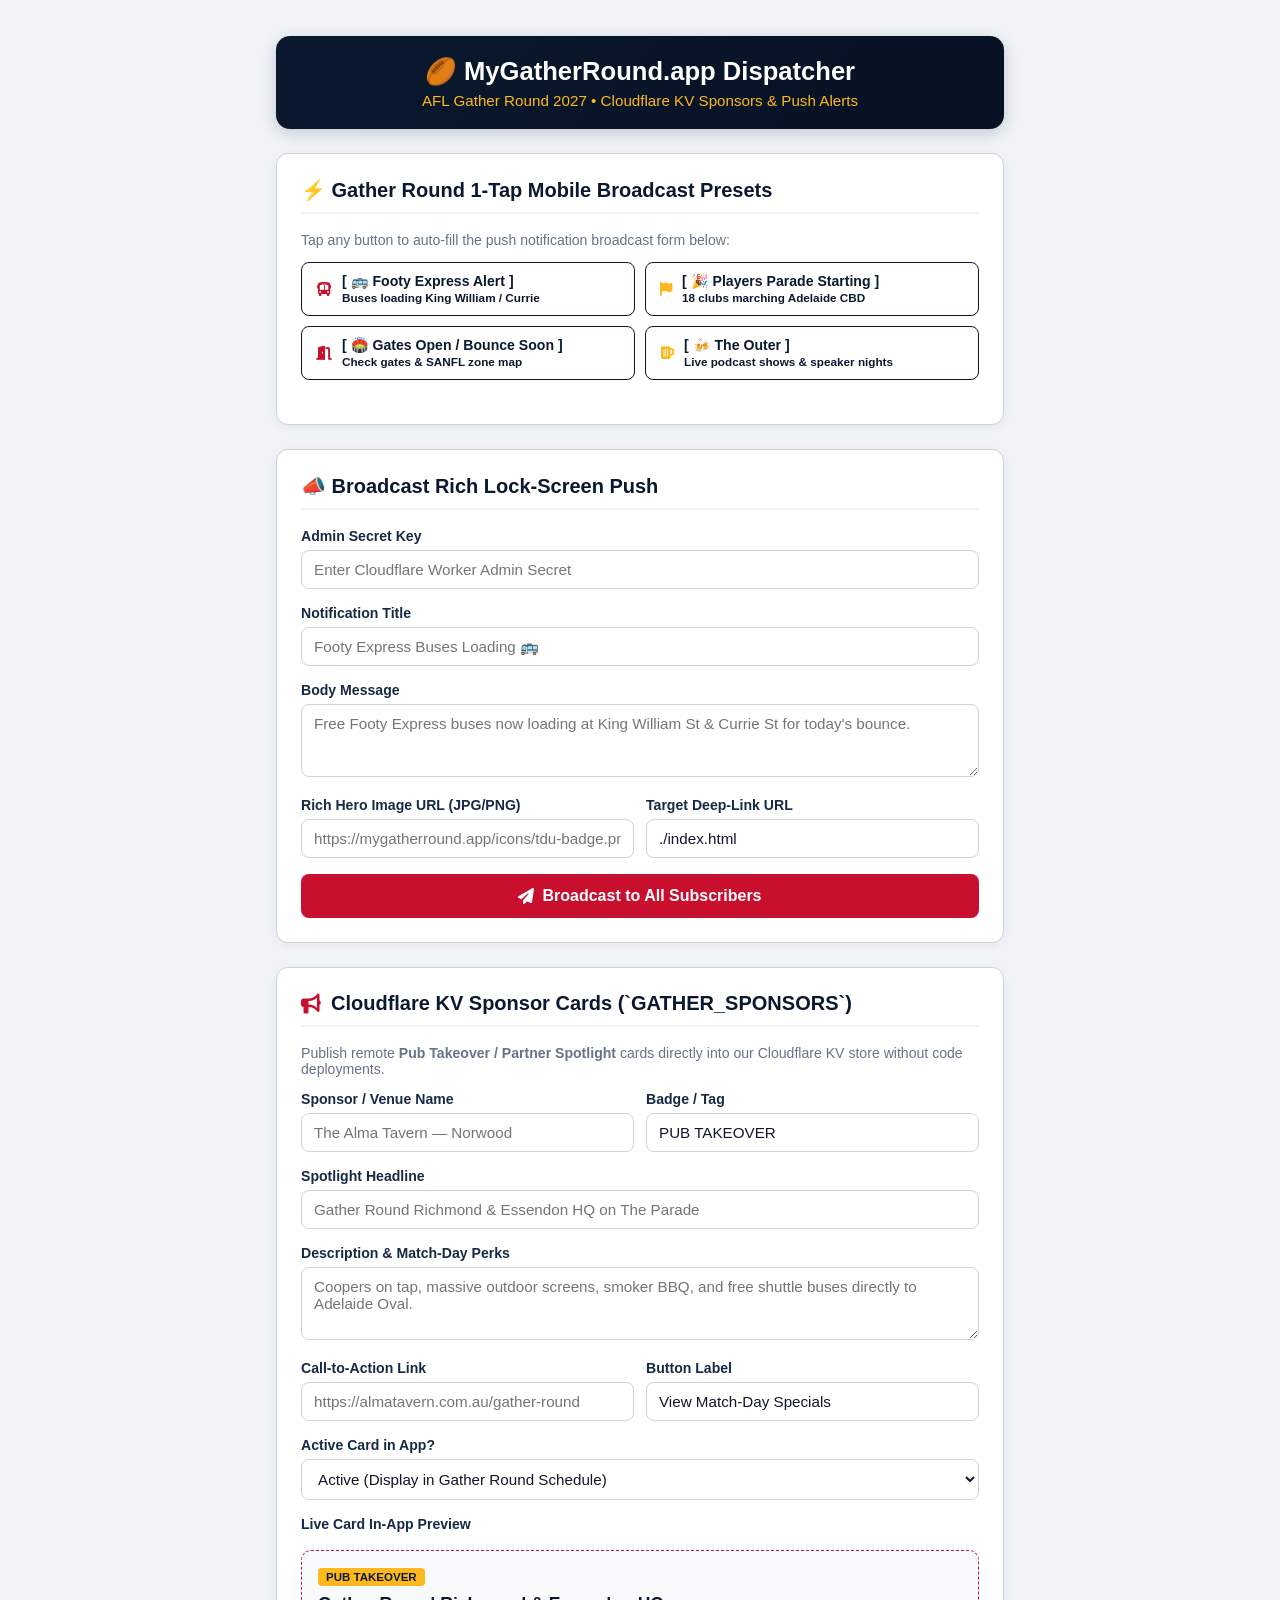
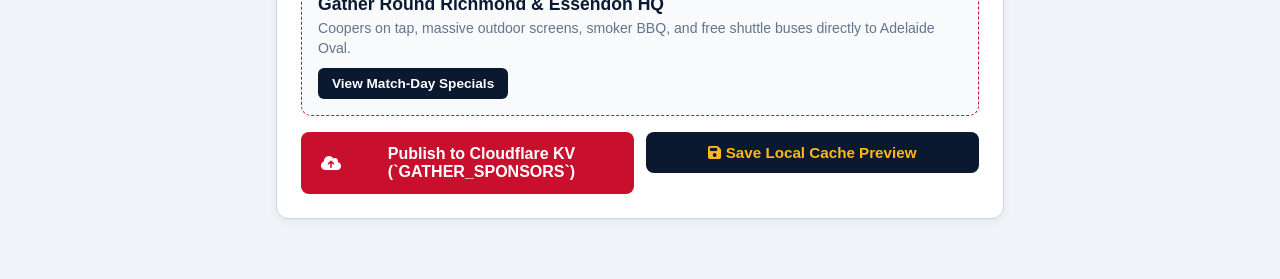
==== admin.html @ dd233ef1 "Add files via upload" ====
<!DOCTYPE html>
<html lang="en">
<head>
  <meta charset="UTF-8">
  <meta name="viewport" content="width=device-width, initial-scale=1.0">
  <title>MyGatherRound.app — Admin & Broadcast Hub</title>
  <link rel="stylesheet" href="https://cdnjs.cloudflare.com/ajax/libs/font-awesome/6.4.0/css/all.min.css">
  <style>
    :root {
      --navy: #0A192F;
      --navy-light: #172A45;
      --crimson: #C8102E;
      --crimson-hover: #A00D24;
      --gold: #FFB81C;
      --bg: #F0F4F8;
      --card-bg: #FFFFFF;
      --text: #0F172A;
      --text-muted: #64748B;
      --border: #CBD5E1;
    }

    * { box-sizing: border-box; }
    body {
      font-family: -apple-system, BlinkMacSystemFont, 'Segoe UI', Roboto, Helvetica, Arial, sans-serif;
      max-width: 760px;
      margin: 20px auto;
      padding: 16px;
      background: var(--bg);
      color: var(--text);
    }

    header {
      text-align: center;
      margin-bottom: 24px;
      padding: 20px;
      background: linear-gradient(135deg, var(--navy) 0%, #061122 100%);
      color: white;
      border-radius: 14px;
      box-shadow: 0 4px 16px rgba(10, 25, 47, 0.2);
    }
    header h1 { margin: 0 0 6px 0; font-size: 1.6rem; color: #FFFFFF; }
    header p { margin: 0; color: var(--gold); font-size: 0.95rem; font-weight: 500; }

    .card {
      background: var(--card-bg);
      padding: 24px;
      border-radius: 12px;
      box-shadow: 0 2px 10px rgba(0,0,0,0.06);
      margin-bottom: 24px;
      border: 1px solid var(--border);
    }

    h2 {
      margin-top: 0;
      margin-bottom: 18px;
      font-size: 1.25rem;
      display: flex;
      align-items: center;
      gap: 10px;
      color: var(--navy);
      border-bottom: 2px solid var(--bg);
      padding-bottom: 10px;
    }

    .presets-grid {
      display: grid;
      grid-template-columns: repeat(auto-fit, minmax(280px, 1fr));
      gap: 10px;
      margin-bottom: 20px;
    }

    .preset-btn {
      background: #FFFFFF;
      border: 1.5px solid var(--navy);
      color: var(--navy);
      padding: 10px 14px;
      border-radius: 8px;
      font-size: 0.88rem;
      font-weight: 600;
      cursor: pointer;
      text-align: left;
      display: flex;
      align-items: center;
      gap: 10px;
      transition: all 0.15s ease;
    }
    .preset-btn:hover {
      background: var(--navy);
      color: var(--gold);
      transform: translateY(-1px);
    }

    .field { margin-bottom: 16px; }
    label {
      display: block;
      font-weight: 600;
      margin-bottom: 6px;
      font-size: 0.88rem;
      color: var(--navy-light);
    }

    input, textarea, select {
      width: 100%;
      padding: 10px 12px;
      border: 1px solid var(--border);
      border-radius: 8px;
      box-sizing: border-box;
      font-family: inherit;
      font-size: 0.95rem;
      background: #FFFFFF;
      color: var(--text);
    }
    input:focus, textarea:focus, select:focus {
      outline: none;
      border-color: var(--crimson);
      box-shadow: 0 0 0 3px rgba(200, 16, 46, 0.15);
    }

    .btn-primary {
      background: var(--crimson);
      color: white;
      border: none;
      padding: 13px 20px;
      border-radius: 8px;
      font-weight: bold;
      cursor: pointer;
      width: 100%;
      font-size: 1rem;
      transition: background 0.15s;
      display: flex;
      justify-content: center;
      align-items: center;
      gap: 8px;
    }
    .btn-primary:hover { background: var(--crimson-hover); }

    .btn-secondary {
      background: var(--navy);
      color: var(--gold);
      border: none;
      padding: 12px 18px;
      border-radius: 8px;
      font-weight: bold;
      cursor: pointer;
      font-size: 0.95rem;
      transition: background 0.15s;
    }
    .btn-secondary:hover { background: #050E1A; }

    /* Preview Card */
    .preview-box {
      margin-top: 18px;
      padding: 16px;
      background: #F8FAFC;
      border-radius: 10px;
      border: 1.5px dashed var(--crimson);
    }
    .preview-badge {
      display: inline-block;
      background: var(--gold);
      color: var(--navy);
      font-size: 0.72rem;
      font-weight: 800;
      padding: 3px 8px;
      border-radius: 4px;
      text-transform: uppercase;
      margin-bottom: 8px;
    }
    .preview-title { font-weight: 800; font-size: 1.1rem; margin: 0 0 4px 0; color: var(--navy); }
    .preview-desc { font-size: 0.88rem; color: var(--text-muted); margin: 0 0 10px 0; line-height: 1.4; }
    .preview-link {
      display: inline-block;
      background: var(--navy);
      color: white;
      padding: 8px 14px;
      border-radius: 6px;
      font-size: 0.85rem;
      font-weight: 600;
      text-decoration: none;
    }

    .status-msg {
      padding: 10px 14px;
      border-radius: 6px;
      margin-top: 14px;
      display: none;
      font-size: 0.9rem;
      font-weight: 500;
    }
    .status-success { background: #DCFCE7; color: #166534; display: block; }
    .status-error { background: #FEE2E2; color: #991B1B; display: block; }

    .row { display: flex; gap: 12px; }
    .row > div { flex: 1; }
    @media (max-width: 600px) {
      .row { flex-direction: column; gap: 0; }
    }
  </style>
</head>
<body>

  <header>
    <h1>🏉 MyGatherRound.app Dispatcher</h1>
    <p>AFL Gather Round 2027 • Cloudflare KV Sponsors & Push Alerts</p>
  </header>

  <!-- 1-TAP BROADCAST PRESETS -->
  <div class="card">
    <h2>⚡ Gather Round 1-Tap Mobile Broadcast Presets</h2>
    <p style="font-size:0.88rem; color:var(--text-muted); margin-top:0; margin-bottom:14px;">
      Tap any button to auto-fill the push notification broadcast form below:
    </p>
    <div class="presets-grid">
      <button type="button" class="preset-btn" onclick="applyPreset('barossa')">
        <i class="fas fa-bus" style="color:var(--crimson);"></i>
        <span><strong>[ 🚌 Footy Express Alert ]</strong><br><small>Buses loading King William / Currie</small></span>
      </button>

      <button type="button" class="preset-btn" onclick="applyPreset('parade')">
        <i class="fas fa-flag" style="color:var(--gold);"></i>
        <span><strong>[ 🎉 Players Parade Starting ]</strong><br><small>18 clubs marching Adelaide CBD</small></span>
      </button>

      <button type="button" class="preset-btn" onclick="applyPreset('gates')">
        <i class="fas fa-door-open" style="color:var(--crimson);"></i>
        <span><strong>[ 🏟️ Gates Open / Bounce Soon ]</strong><br><small>Check gates & SANFL zone map</small></span>
      </button>

      <button type="button" class="preset-btn" onclick="applyPreset('outer')">
        <i class="fas fa-beer-mug-empty" style="color:var(--gold);"></i>
        <span><strong>[ 🍻 The Outer ]</strong><br><small>Live podcast shows & speaker nights</small></span>
      </button>
    </div>
  </div>

  <!-- PUSH BROADCAST FORM -->
  <div class="card">
    <h2>📣 Broadcast Rich Lock-Screen Push</h2>
    <form id="push-form">
      <div class="field">
        <label>Admin Secret Key</label>
        <input type="password" id="adminKey" placeholder="Enter Cloudflare Worker Admin Secret" required>
      </div>

      <div class="field">
        <label>Notification Title</label>
        <input type="text" id="title" placeholder="Footy Express Buses Loading 🚌" required>
      </div>

      <div class="field">
        <label>Body Message</label>
        <textarea id="body" rows="3" placeholder="Free Footy Express buses now loading at King William St & Currie St for today's bounce." required></textarea>
      </div>

      <div class="row">
        <div class="field">
          <label>Rich Hero Image URL (JPG/PNG)</label>
          <input type="url" id="imageUrl" placeholder="https://mygatherround.app/icons/tdu-badge.png">
        </div>
        <div class="field">
          <label>Target Deep-Link URL</label>
          <input type="text" id="targetUrl" value="./index.html">
        </div>
      </div>

      <button type="submit" class="btn-primary" id="broadcastBtn">
        <i class="fas fa-paper-plane"></i> Broadcast to All Subscribers
      </button>
      <div id="pushStatus" class="status-msg"></div>
    </form>
  </div>

  <!-- CLOUDFLARE KV SPONSOR CARDS MANAGEMENT -->
  <div class="card">
    <h2><i class="fas fa-bullhorn" style="color:var(--crimson);"></i> Cloudflare KV Sponsor Cards (`GATHER_SPONSORS`)</h2>
    <p style="font-size:0.88rem; color:var(--text-muted); margin-top:0;">
      Publish remote <strong>Pub Takeover / Partner Spotlight</strong> cards directly into our Cloudflare KV store without code deployments.
    </p>

    <form id="sponsor-form">
      <div class="row">
        <div class="field">
          <label>Sponsor / Venue Name</label>
          <input type="text" id="sponsorVenue" placeholder="The Alma Tavern — Norwood" required oninput="updateSponsorPreview()">
        </div>
        <div class="field">
          <label>Badge / Tag</label>
          <input type="text" id="sponsorBadge" value="PUB TAKEOVER" required oninput="updateSponsorPreview()">
        </div>
      </div>

      <div class="field">
        <label>Spotlight Headline</label>
        <input type="text" id="sponsorHeadline" placeholder="Gather Round Richmond & Essendon HQ on The Parade" required oninput="updateSponsorPreview()">
      </div>

      <div class="field">
        <label>Description & Match-Day Perks</label>
        <textarea id="sponsorDesc" rows="3" placeholder="Coopers on tap, massive outdoor screens, smoker BBQ, and free shuttle buses directly to Adelaide Oval." required oninput="updateSponsorPreview()"></textarea>
      </div>

      <div class="row">
        <div class="field">
          <label>Call-to-Action Link</label>
          <input type="text" id="sponsorLink" placeholder="https://almatavern.com.au/gather-round" required oninput="updateSponsorPreview()">
        </div>
        <div class="field">
          <label>Button Label</label>
          <input type="text" id="sponsorButtonText" value="View Match-Day Specials" required oninput="updateSponsorPreview()">
        </div>
      </div>

      <div class="field">
        <label>Active Card in App?</label>
        <select id="sponsorActive" onchange="updateSponsorPreview()">
          <option value="true">Active (Display in Gather Round Schedule)</option>
          <option value="false">Paused / Inactive</option>
        </select>
      </div>

      <!-- Live Preview -->
      <div style="margin-bottom:16px;">
        <label>Live Card In-App Preview</label>
        <div class="preview-box">
          <span class="preview-badge" id="prevBadge">PUB TAKEOVER</span>
          <h4 class="preview-title" id="prevTitle">Gather Round Richmond & Essendon HQ</h4>
          <p class="preview-desc" id="prevDesc">Coopers on tap, massive outdoor screens, smoker BBQ, and free shuttle buses directly to Adelaide Oval.</p>
          <a href="#" class="preview-link" id="prevBtn" onclick="return false;">View Match-Day Specials</a>
        </div>
      </div>

      <div class="row">
        <div>
          <button type="submit" class="btn-primary" id="saveSponsorBtn">
            <i class="fas fa-cloud-arrow-up"></i> Publish to Cloudflare KV (`GATHER_SPONSORS`)
          </button>
        </div>
        <div>
          <button type="button" class="btn-secondary" style="width:100%;" onclick="saveLocalPreview()">
            <i class="fas fa-floppy-disk"></i> Save Local Cache Preview
          </button>
        </div>
      </div>
      <div id="sponsorStatus" class="status-msg"></div>
    </form>
  </div>

  <script>
    const WORKER_BASE = 'https://tdu-push-backend.callas1894.workers.dev';

    // Broadcast Presets
    const PRESETS = {
      barossa: {
        title: "Footy Express Buses Loading 🚌",
        body: "Free Footy Express buses now loading at King William St & Currie St for today's bounce.",
        imageUrl: "https://mygatherround.app/icons/tdu-badge.png",
        targetUrl: "./index.html"
      },
      parade: {
        title: "Players Parade Starting! 🎉",
        body: "All 18 AFL clubs are marching through the Adelaide CBD right now! Tap for route map.",
        imageUrl: "https://mygatherround.app/icons/tdu-badge.png",
        targetUrl: "./index.html?event=festival-players-parade"
      },
      gates: {
        title: "Gates Open / Bounce Soon 🏟️",
        body: "Gates are open! Check your stadium entry gate and SANFL zone map offline.",
        imageUrl: "https://mygatherround.app/icons/tdu-badge.png",
        targetUrl: "./index.html?view=schedule"
      },
      outer: {
        title: "The Outer Tonight 🍻",
        body: "Looking for post-match footy banter? Check tonight's live podcast shows & club speaker nights.",
        imageUrl: "https://mygatherround.app/icons/tdu-badge.png",
        targetUrl: "./index.html?category=The+Outer"
      }
    };

    function applyPreset(key) {
      const p = PRESETS[key];
      if (!p) return;
      document.getElementById('title').value = p.title;
      document.getElementById('body').value = p.body;
      document.getElementById('imageUrl').value = p.imageUrl;
      document.getElementById('targetUrl').value = p.targetUrl;
      const status = document.getElementById('pushStatus');
      status.className = 'status-msg status-success';
      status.textContent = `Applied preset: [${p.title}]`;
    }

    // Push Dispatch
    document.getElementById('push-form').addEventListener('submit', async (e) => {
      e.preventDefault();
      const statusEl = document.getElementById('pushStatus');
      const btn = document.getElementById('broadcastBtn');
      
      const payload = {
        adminKey: document.getElementById('adminKey').value,
        title: document.getElementById('title').value,
        body: document.getElementById('body').value,
        imageUrl: document.getElementById('imageUrl').value,
        targetUrl: document.getElementById('targetUrl').value
      };

      btn.disabled = true;
      btn.innerHTML = '<i class="fas fa-spinner fa-spin"></i> Broadcasting...';

      try {
        const res = await fetch(`${WORKER_BASE}/broadcast`, {
          method: 'POST',
          headers: { 'Content-Type': 'application/json' },
          body: JSON.stringify(payload)
        });

        const data = await res.json();
        if (res.ok && data.success) {
          statusEl.className = 'status-msg status-success';
          statusEl.textContent = `Dispatched successfully to ${data.count || 'active'} subscriber(s)!`;
        } else {
          statusEl.className = 'status-msg status-error';
          statusEl.textContent = 'Failed: ' + (data.error || 'Check Admin Secret Key');
        }
      } catch (err) {
        statusEl.className = 'status-msg status-error';
        statusEl.textContent = 'Worker network error: ' + err.message;
      } finally {
        btn.disabled = false;
        btn.innerHTML = '<i class="fas fa-paper-plane"></i> Broadcast to All Subscribers';
      }
    });

    // Sponsor Preview & Cloudflare KV Integration
    function updateSponsorPreview() {
      const badge = document.getElementById('sponsorBadge').value || 'PARTNER SPOTLIGHT';
      const headline = document.getElementById('sponsorHeadline').value || 'Gather Round Richmond & Essendon HQ';
      const venue = document.getElementById('sponsorVenue').value;
      const desc = document.getElementById('sponsorDesc').value || 'Description preview...';
      const btnText = document.getElementById('sponsorButtonText').value || 'View Specials';

      document.getElementById('prevBadge').textContent = badge;
      document.getElementById('prevTitle').textContent = venue ? `${venue} — ${headline}` : headline;
      document.getElementById('prevDesc').textContent = desc;
      document.getElementById('prevBtn').textContent = btnText;
    }

    function getSponsorPayload() {
      return {
        key: 'GATHER_SPONSORS',
        venue: document.getElementById('sponsorVenue').value,
        badge: document.getElementById('sponsorBadge').value,
        headline: document.getElementById('sponsorHeadline').value,
        description: document.getElementById('sponsorDesc').value,
        link: document.getElementById('sponsorLink').value,
        buttonText: document.getElementById('sponsorButtonText').value,
        active: document.getElementById('sponsorActive').value === 'true',
        updatedAt: new Date().toISOString()
      };
    }

    function saveLocalPreview() {
      const payload = getSponsorPayload();
      localStorage.setItem('GATHER_SPONSORS', JSON.stringify(payload));
      const statusEl = document.getElementById('sponsorStatus');
      statusEl.className = 'status-msg status-success';
      statusEl.textContent = 'Saved to local browser cache! Test in index.html immediately.';
    }

    // Publish to Cloudflare KV
    document.getElementById('sponsor-form').addEventListener('submit', async (e) => {
      e.preventDefault();
      const statusEl = document.getElementById('sponsorStatus');
      const btn = document.getElementById('saveSponsorBtn');
      const payload = getSponsorPayload();
      const adminKey = document.getElementById('adminKey').value;

      // Always update local cache so preview is instant
      localStorage.setItem('GATHER_SPONSORS', JSON.stringify(payload));

      btn.disabled = true;
      btn.innerHTML = '<i class="fas fa-spinner fa-spin"></i> Saving to KV...';

      try {
        const res = await fetch(`${WORKER_BASE}/gather-sponsors`, {
          method: 'POST',
          headers: {
            'Content-Type': 'application/json',
            'X-Admin-Key': adminKey
          },
          body: JSON.stringify(payload)
        });

        if (res.ok) {
          const data = await res.json();
          statusEl.className = 'status-msg status-success';
          statusEl.textContent = 'Published to Cloudflare KV (GATHER_SPONSORS) successfully!';
        } else {
          // If endpoint is not yet configured on the worker, show notification while local cache works
          statusEl.className = 'status-msg status-success';
          statusEl.textContent = 'Saved to Local Cache (GATHER_SPONSORS)! Worker returned status ' + res.status + ' (will sync when endpoint is deployed).';
        }
      } catch (err) {
        statusEl.className = 'status-msg status-success';
        statusEl.textContent = 'Saved to local cache! (Worker sync skipped: ' + err.message + ')';
      } finally {
        btn.disabled = false;
        btn.innerHTML = '<i class="fas fa-cloud-arrow-up"></i> Publish to Cloudflare KV (`GATHER_SPONSORS`)';
      }
    });

    // Populate existing saved sponsor card if available
    window.addEventListener('DOMContentLoaded', () => {
      try {
        const saved = JSON.parse(localStorage.getItem('GATHER_SPONSORS') || '{}');
        if (saved && saved.headline) {
          if (saved.venue) document.getElementById('sponsorVenue').value = saved.venue;
          if (saved.badge) document.getElementById('sponsorBadge').value = saved.badge;
          if (saved.headline) document.getElementById('sponsorHeadline').value = saved.headline;
          if (saved.description) document.getElementById('sponsorDesc').value = saved.description;
          if (saved.link) document.getElementById('sponsorLink').value = saved.link;
          if (saved.buttonText) document.getElementById('sponsorButtonText').value = saved.buttonText;
          if (typeof saved.active === 'boolean') document.getElementById('sponsorActive').value = String(saved.active);
          updateSponsorPreview();
        }
      } catch (e) {}
    });
  </script>
</body>
</html>
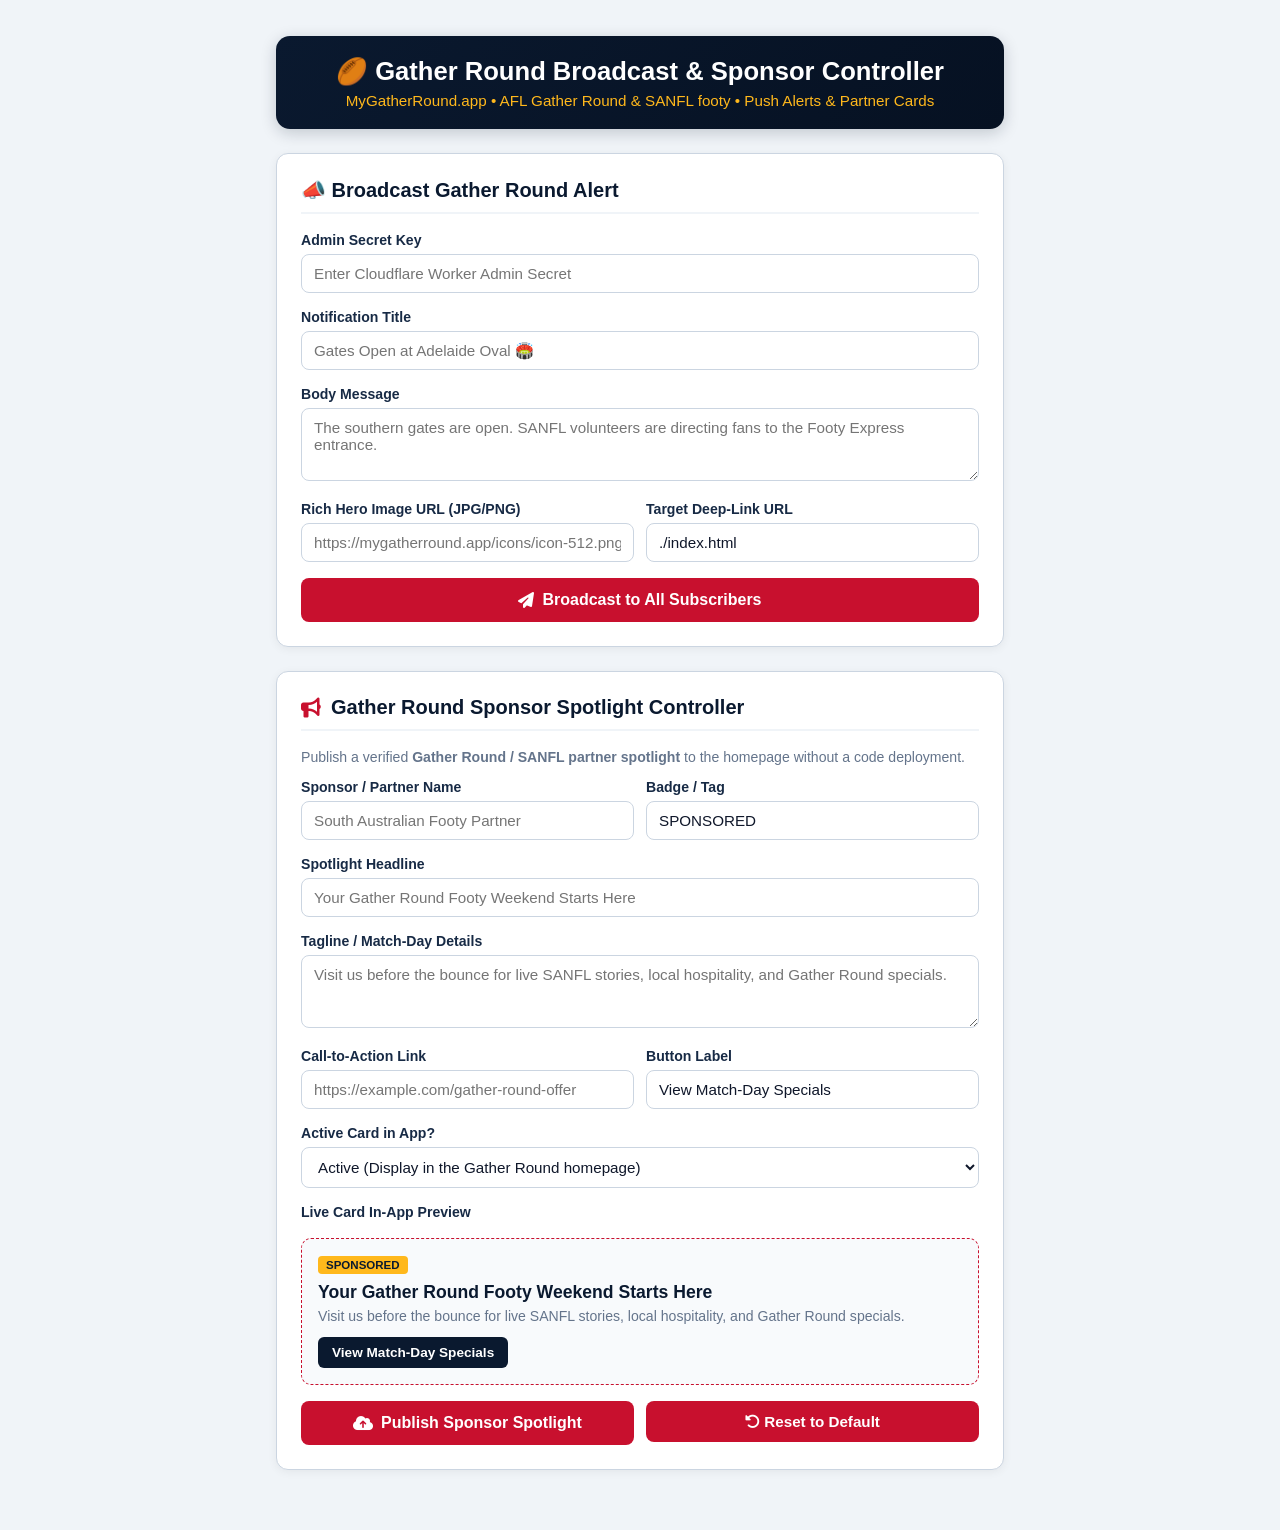
==== commit 7cd0cd4f: "Wire gr-push-backend, update admin portal, and enable live sponsor slot" ====
--- a/admin.html
+++ b/admin.html
@@ -3,7 +3,7 @@
 <head>
   <meta charset="UTF-8">
   <meta name="viewport" content="width=device-width, initial-scale=1.0">
-  <title>MyGatherRound.app — Admin & Broadcast Hub</title>
+  <title>MyGatherRound.app — Gather Round Broadcast & Sponsor Controller</title>
   <link rel="stylesheet" href="https://cdnjs.cloudflare.com/ajax/libs/font-awesome/6.4.0/css/all.min.css">
   <style>
     :root {
@@ -60,34 +60,6 @@
       color: var(--navy);
       border-bottom: 2px solid var(--bg);
       padding-bottom: 10px;
-    }
-
-    .presets-grid {
-      display: grid;
-      grid-template-columns: repeat(auto-fit, minmax(280px, 1fr));
-      gap: 10px;
-      margin-bottom: 20px;
-    }
-
-    .preset-btn {
-      background: #FFFFFF;
-      border: 1.5px solid var(--navy);
-      color: var(--navy);
-      padding: 10px 14px;
-      border-radius: 8px;
-      font-size: 0.88rem;
-      font-weight: 600;
-      cursor: pointer;
-      text-align: left;
-      display: flex;
-      align-items: center;
-      gap: 10px;
-      transition: all 0.15s ease;
-    }
-    .preset-btn:hover {
-      background: var(--navy);
-      color: var(--gold);
-      transform: translateY(-1px);
     }
 
     .field { margin-bottom: 16px; }
@@ -200,42 +172,15 @@
 <body>
 
   <header>
-    <h1>🏉 MyGatherRound.app Dispatcher</h1>
-    <p>AFL Gather Round 2027 • Cloudflare KV Sponsors & Push Alerts</p>
+    <h1>🏉 Gather Round Broadcast & Sponsor Controller</h1>
+    <p>MyGatherRound.app • AFL Gather Round & SANFL footy • Push Alerts & Partner Cards</p>
   </header>
 
-  <!-- 1-TAP BROADCAST PRESETS -->
-  <div class="card">
-    <h2>⚡ Gather Round 1-Tap Mobile Broadcast Presets</h2>
-    <p style="font-size:0.88rem; color:var(--text-muted); margin-top:0; margin-bottom:14px;">
-      Tap any button to auto-fill the push notification broadcast form below:
-    </p>
-    <div class="presets-grid">
-      <button type="button" class="preset-btn" onclick="applyPreset('barossa')">
-        <i class="fas fa-bus" style="color:var(--crimson);"></i>
-        <span><strong>[ 🚌 Footy Express Alert ]</strong><br><small>Buses loading King William / Currie</small></span>
-      </button>
-
-      <button type="button" class="preset-btn" onclick="applyPreset('parade')">
-        <i class="fas fa-flag" style="color:var(--gold);"></i>
-        <span><strong>[ 🎉 Players Parade Starting ]</strong><br><small>18 clubs marching Adelaide CBD</small></span>
-      </button>
-
-      <button type="button" class="preset-btn" onclick="applyPreset('gates')">
-        <i class="fas fa-door-open" style="color:var(--crimson);"></i>
-        <span><strong>[ 🏟️ Gates Open / Bounce Soon ]</strong><br><small>Check gates & SANFL zone map</small></span>
-      </button>
-
-      <button type="button" class="preset-btn" onclick="applyPreset('outer')">
-        <i class="fas fa-beer-mug-empty" style="color:var(--gold);"></i>
-        <span><strong>[ 🍻 The Outer ]</strong><br><small>Live podcast shows & speaker nights</small></span>
-      </button>
-    </div>
-  </div>
+
 
   <!-- PUSH BROADCAST FORM -->
   <div class="card">
-    <h2>📣 Broadcast Rich Lock-Screen Push</h2>
+    <h2>📣 Broadcast Gather Round Alert</h2>
     <form id="push-form">
       <div class="field">
         <label>Admin Secret Key</label>
@@ -244,18 +189,18 @@
 
       <div class="field">
         <label>Notification Title</label>
-        <input type="text" id="title" placeholder="Footy Express Buses Loading 🚌" required>
+        <input type="text" id="title" placeholder="Gates Open at Adelaide Oval 🏟️" required>
       </div>
 
       <div class="field">
         <label>Body Message</label>
-        <textarea id="body" rows="3" placeholder="Free Footy Express buses now loading at King William St & Currie St for today's bounce." required></textarea>
+        <textarea id="body" rows="3" placeholder="The southern gates are open. SANFL volunteers are directing fans to the Footy Express entrance." required></textarea>
       </div>
 
       <div class="row">
         <div class="field">
           <label>Rich Hero Image URL (JPG/PNG)</label>
-          <input type="url" id="imageUrl" placeholder="https://mygatherround.app/icons/tdu-badge.png">
+          <input type="url" id="imageUrl" placeholder="https://mygatherround.app/icons/icon-512.png">
         </div>
         <div class="field">
           <label>Target Deep-Link URL</label>
@@ -272,37 +217,37 @@
 
   <!-- CLOUDFLARE KV SPONSOR CARDS MANAGEMENT -->
   <div class="card">
-    <h2><i class="fas fa-bullhorn" style="color:var(--crimson);"></i> Cloudflare KV Sponsor Cards (`GATHER_SPONSORS`)</h2>
+    <h2><i class="fas fa-bullhorn" style="color:var(--crimson);"></i> Gather Round Sponsor Spotlight Controller</h2>
     <p style="font-size:0.88rem; color:var(--text-muted); margin-top:0;">
-      Publish remote <strong>Pub Takeover / Partner Spotlight</strong> cards directly into our Cloudflare KV store without code deployments.
+      Publish a verified <strong>Gather Round / SANFL partner spotlight</strong> to the homepage without a code deployment.
     </p>
 
     <form id="sponsor-form">
       <div class="row">
         <div class="field">
-          <label>Sponsor / Venue Name</label>
-          <input type="text" id="sponsorVenue" placeholder="The Alma Tavern — Norwood" required oninput="updateSponsorPreview()">
+          <label>Sponsor / Partner Name</label>
+          <input type="text" id="sponsorVenue" placeholder="South Australian Footy Partner" required oninput="updateSponsorPreview()">
         </div>
         <div class="field">
           <label>Badge / Tag</label>
-          <input type="text" id="sponsorBadge" value="PUB TAKEOVER" required oninput="updateSponsorPreview()">
+          <input type="text" id="sponsorBadge" value="SPONSORED" required oninput="updateSponsorPreview()">
         </div>
       </div>
 
       <div class="field">
         <label>Spotlight Headline</label>
-        <input type="text" id="sponsorHeadline" placeholder="Gather Round Richmond & Essendon HQ on The Parade" required oninput="updateSponsorPreview()">
-      </div>
-
-      <div class="field">
-        <label>Description & Match-Day Perks</label>
-        <textarea id="sponsorDesc" rows="3" placeholder="Coopers on tap, massive outdoor screens, smoker BBQ, and free shuttle buses directly to Adelaide Oval." required oninput="updateSponsorPreview()"></textarea>
+        <input type="text" id="sponsorHeadline" placeholder="Your Gather Round Footy Weekend Starts Here" required oninput="updateSponsorPreview()">
+      </div>
+
+      <div class="field">
+        <label>Tagline / Match-Day Details</label>
+        <textarea id="sponsorDesc" rows="3" placeholder="Visit us before the bounce for live SANFL stories, local hospitality, and Gather Round specials." required oninput="updateSponsorPreview()"></textarea>
       </div>
 
       <div class="row">
         <div class="field">
           <label>Call-to-Action Link</label>
-          <input type="text" id="sponsorLink" placeholder="https://almatavern.com.au/gather-round" required oninput="updateSponsorPreview()">
+          <input type="url" id="sponsorLink" placeholder="https://example.com/gather-round-offer" required oninput="updateSponsorPreview()">
         </div>
         <div class="field">
           <label>Button Label</label>
@@ -313,7 +258,7 @@
       <div class="field">
         <label>Active Card in App?</label>
         <select id="sponsorActive" onchange="updateSponsorPreview()">
-          <option value="true">Active (Display in Gather Round Schedule)</option>
+          <option value="true">Active (Display in the Gather Round homepage)</option>
           <option value="false">Paused / Inactive</option>
         </select>
       </div>
@@ -322,22 +267,22 @@
       <div style="margin-bottom:16px;">
         <label>Live Card In-App Preview</label>
         <div class="preview-box">
-          <span class="preview-badge" id="prevBadge">PUB TAKEOVER</span>
-          <h4 class="preview-title" id="prevTitle">Gather Round Richmond & Essendon HQ</h4>
-          <p class="preview-desc" id="prevDesc">Coopers on tap, massive outdoor screens, smoker BBQ, and free shuttle buses directly to Adelaide Oval.</p>
+          <span class="preview-badge" id="prevBadge">SPONSORED</span>
+          <h4 class="preview-title" id="prevTitle">Your Gather Round Footy Weekend Starts Here</h4>
+          <p class="preview-desc" id="prevDesc">Visit us before the bounce for live SANFL stories, local hospitality, and Gather Round specials.</p>
           <a href="#" class="preview-link" id="prevBtn" onclick="return false;">View Match-Day Specials</a>
         </div>
       </div>
 
       <div class="row">
         <div>
-          <button type="submit" class="btn-primary" id="saveSponsorBtn">
-            <i class="fas fa-cloud-arrow-up"></i> Publish to Cloudflare KV (`GATHER_SPONSORS`)
+          <button type="submit" class="btn-primary" id="saveSponsorBtn" style="width:100%;">
+            <i class="fas fa-cloud-arrow-up"></i> Publish Sponsor Spotlight
           </button>
         </div>
         <div>
-          <button type="button" class="btn-secondary" style="width:100%;" onclick="saveLocalPreview()">
-            <i class="fas fa-floppy-disk"></i> Save Local Cache Preview
+          <button type="button" class="btn-secondary" style="width:100%; background:var(--crimson); color:white;" onclick="resetSponsorDefault()">
+            <i class="fas fa-rotate-left"></i> Reset to Default
           </button>
         </div>
       </div>
@@ -346,46 +291,16 @@
   </div>
 
   <script>
-    const WORKER_BASE = 'https://tdu-push-backend.callas1894.workers.dev';
-
-    // Broadcast Presets
-    const PRESETS = {
-      barossa: {
-        title: "Footy Express Buses Loading 🚌",
-        body: "Free Footy Express buses now loading at King William St & Currie St for today's bounce.",
-        imageUrl: "https://mygatherround.app/icons/tdu-badge.png",
-        targetUrl: "./index.html"
-      },
-      parade: {
-        title: "Players Parade Starting! 🎉",
-        body: "All 18 AFL clubs are marching through the Adelaide CBD right now! Tap for route map.",
-        imageUrl: "https://mygatherround.app/icons/tdu-badge.png",
-        targetUrl: "./index.html?event=festival-players-parade"
-      },
-      gates: {
-        title: "Gates Open / Bounce Soon 🏟️",
-        body: "Gates are open! Check your stadium entry gate and SANFL zone map offline.",
-        imageUrl: "https://mygatherround.app/icons/tdu-badge.png",
-        targetUrl: "./index.html?view=schedule"
-      },
-      outer: {
-        title: "The Outer Tonight 🍻",
-        body: "Looking for post-match footy banter? Check tonight's live podcast shows & club speaker nights.",
-        imageUrl: "https://mygatherround.app/icons/tdu-badge.png",
-        targetUrl: "./index.html?category=The+Outer"
+    const WORKER_BASE = 'https://gr-push-backend.mytdu-push.workers.dev';
+
+    async function readWorkerResponse(response) {
+      const text = await response.text();
+      if (!text) return {};
+      try {
+        return JSON.parse(text);
+      } catch (_) {
+        return { error: text };
       }
-    };
-
-    function applyPreset(key) {
-      const p = PRESETS[key];
-      if (!p) return;
-      document.getElementById('title').value = p.title;
-      document.getElementById('body').value = p.body;
-      document.getElementById('imageUrl').value = p.imageUrl;
-      document.getElementById('targetUrl').value = p.targetUrl;
-      const status = document.getElementById('pushStatus');
-      status.className = 'status-msg status-success';
-      status.textContent = `Applied preset: [${p.title}]`;
     }
 
     // Push Dispatch
@@ -412,8 +327,8 @@
           body: JSON.stringify(payload)
         });
 
-        const data = await res.json();
-        if (res.ok && data.success) {
+        const data = await readWorkerResponse(res);
+        if (res.ok && data.success !== false) {
           statusEl.className = 'status-msg status-success';
           statusEl.textContent = `Dispatched successfully to ${data.count || 'active'} subscriber(s)!`;
         } else {
@@ -431,10 +346,10 @@
 
     // Sponsor Preview & Cloudflare KV Integration
     function updateSponsorPreview() {
-      const badge = document.getElementById('sponsorBadge').value || 'PARTNER SPOTLIGHT';
-      const headline = document.getElementById('sponsorHeadline').value || 'Gather Round Richmond & Essendon HQ';
+      const badge = document.getElementById('sponsorBadge').value || 'SPONSORED';
+      const headline = document.getElementById('sponsorHeadline').value || 'Your Gather Round Footy Weekend Starts Here';
       const venue = document.getElementById('sponsorVenue').value;
-      const desc = document.getElementById('sponsorDesc').value || 'Description preview...';
+      const desc = document.getElementById('sponsorDesc').value || 'Tagline preview...';
       const btnText = document.getElementById('sponsorButtonText').value || 'View Specials';
 
       document.getElementById('prevBadge').textContent = badge;
@@ -449,7 +364,9 @@
         venue: document.getElementById('sponsorVenue').value,
         badge: document.getElementById('sponsorBadge').value,
         headline: document.getElementById('sponsorHeadline').value,
+        tagline: document.getElementById('sponsorDesc').value,
         description: document.getElementById('sponsorDesc').value,
+        url: document.getElementById('sponsorLink').value,
         link: document.getElementById('sponsorLink').value,
         buttonText: document.getElementById('sponsorButtonText').value,
         active: document.getElementById('sponsorActive').value === 'true',
@@ -457,12 +374,30 @@
       };
     }
 
-    function saveLocalPreview() {
-      const payload = getSponsorPayload();
-      localStorage.setItem('GATHER_SPONSORS', JSON.stringify(payload));
+    async function resetSponsorDefault() {
       const statusEl = document.getElementById('sponsorStatus');
-      statusEl.className = 'status-msg status-success';
-      statusEl.textContent = 'Saved to local browser cache! Test in index.html immediately.';
+      const adminKey = document.getElementById('adminKey').value;
+      try {
+        const res = await fetch(`${WORKER_BASE}/sponsor`, {
+          method: 'DELETE',
+          headers: { 'X-Admin-Key': adminKey }
+        });
+        const data = await readWorkerResponse(res);
+        if (res.ok && data.success !== false) {
+          localStorage.removeItem('GATHER_SPONSORS');
+          document.getElementById('sponsor-form').reset();
+          document.getElementById('sponsorBadge').value = 'SPONSORED';
+          updateSponsorPreview();
+          statusEl.className = 'status-msg status-success';
+          statusEl.textContent = 'Sponsor spotlight reset. The homepage will show the third Gather Round match.';
+        } else {
+          statusEl.className = 'status-msg status-error';
+          statusEl.textContent = 'Reset failed: ' + (data.error || `Worker returned status ${res.status}`);
+        }
+      } catch (err) {
+        statusEl.className = 'status-msg status-error';
+        statusEl.textContent = 'Worker network error: ' + err.message;
+      }
     }
 
     // Publish to Cloudflare KV
@@ -473,14 +408,11 @@
       const payload = getSponsorPayload();
       const adminKey = document.getElementById('adminKey').value;
 
-      // Always update local cache so preview is instant
-      localStorage.setItem('GATHER_SPONSORS', JSON.stringify(payload));
-
       btn.disabled = true;
-      btn.innerHTML = '<i class="fas fa-spinner fa-spin"></i> Saving to KV...';
+      btn.innerHTML = '<i class="fas fa-spinner fa-spin"></i> Publishing spotlight...';
 
       try {
-        const res = await fetch(`${WORKER_BASE}/gather-sponsors`, {
+        const res = await fetch(`${WORKER_BASE}/sponsor`, {
           method: 'POST',
           headers: {
             'Content-Type': 'application/json',
@@ -489,21 +421,21 @@
           body: JSON.stringify(payload)
         });
 
-        if (res.ok) {
-          const data = await res.json();
+        const data = await readWorkerResponse(res);
+        if (res.ok && data.success !== false) {
+          localStorage.setItem('GATHER_SPONSORS', JSON.stringify(payload));
           statusEl.className = 'status-msg status-success';
-          statusEl.textContent = 'Published to Cloudflare KV (GATHER_SPONSORS) successfully!';
+          statusEl.textContent = 'Sponsor spotlight published to the Gather Round homepage successfully!';
         } else {
-          // If endpoint is not yet configured on the worker, show notification while local cache works
-          statusEl.className = 'status-msg status-success';
-          statusEl.textContent = 'Saved to Local Cache (GATHER_SPONSORS)! Worker returned status ' + res.status + ' (will sync when endpoint is deployed).';
+          statusEl.className = 'status-msg status-error';
+          statusEl.textContent = 'Publish failed: ' + (data.error || `Worker returned status ${res.status}`);
         }
       } catch (err) {
-        statusEl.className = 'status-msg status-success';
-        statusEl.textContent = 'Saved to local cache! (Worker sync skipped: ' + err.message + ')';
+        statusEl.className = 'status-msg status-error';
+        statusEl.textContent = 'Worker network error: ' + err.message;
       } finally {
         btn.disabled = false;
-        btn.innerHTML = '<i class="fas fa-cloud-arrow-up"></i> Publish to Cloudflare KV (`GATHER_SPONSORS`)';
+        btn.innerHTML = '<i class="fas fa-cloud-arrow-up"></i> Publish Sponsor Spotlight';
       }
     });
 
@@ -515,8 +447,8 @@
           if (saved.venue) document.getElementById('sponsorVenue').value = saved.venue;
           if (saved.badge) document.getElementById('sponsorBadge').value = saved.badge;
           if (saved.headline) document.getElementById('sponsorHeadline').value = saved.headline;
-          if (saved.description) document.getElementById('sponsorDesc').value = saved.description;
-          if (saved.link) document.getElementById('sponsorLink').value = saved.link;
+          if (saved.tagline || saved.description) document.getElementById('sponsorDesc').value = saved.tagline || saved.description;
+          if (saved.url || saved.link) document.getElementById('sponsorLink').value = saved.url || saved.link;
           if (saved.buttonText) document.getElementById('sponsorButtonText').value = saved.buttonText;
           if (typeof saved.active === 'boolean') document.getElementById('sponsorActive').value = String(saved.active);
           updateSponsorPreview();
